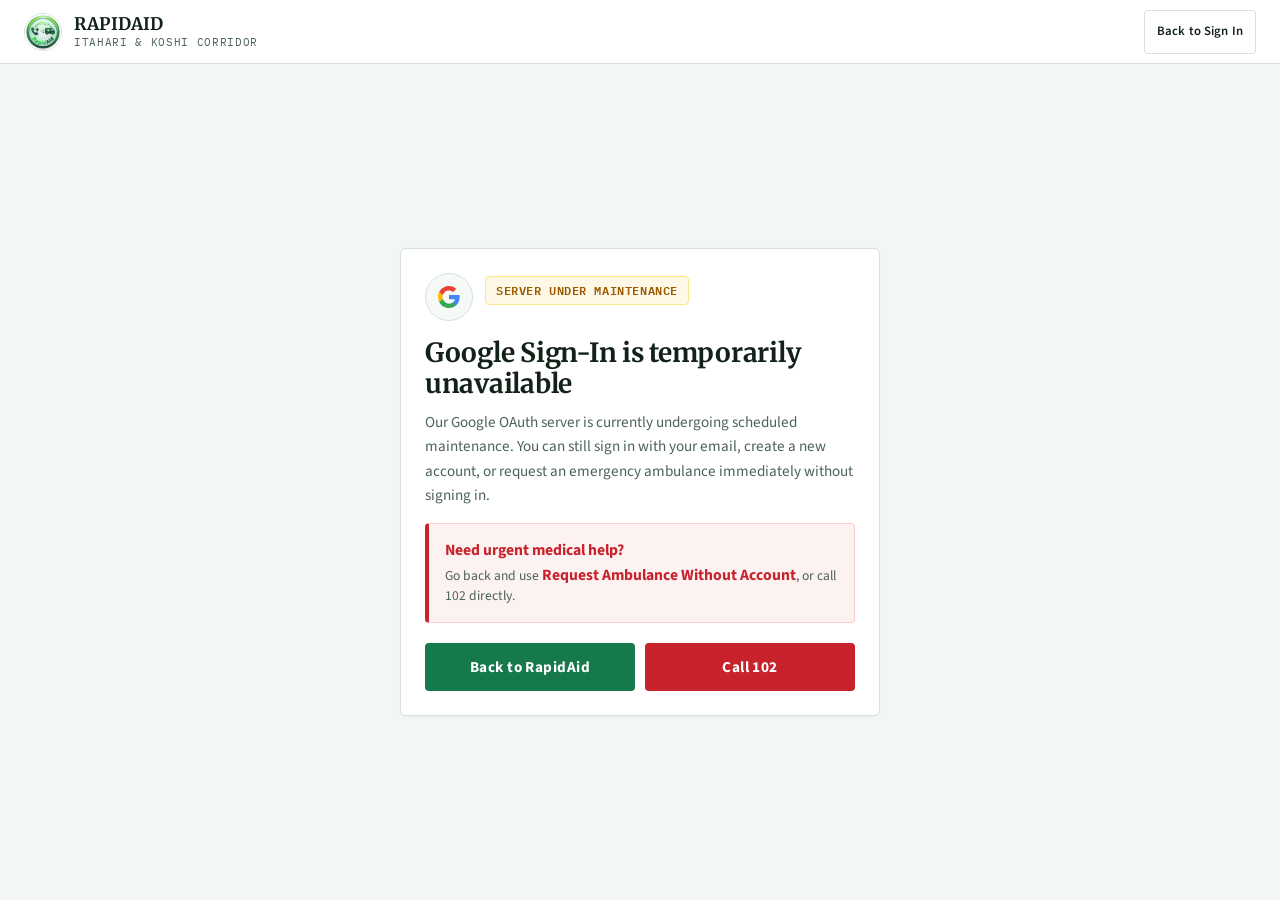
==== frontend/google-maintenance.html @ f30b88af "added a maintanance page" ====
<!DOCTYPE html>
<html lang="en">
<head>
  <meta charset="UTF-8" />
  <meta name="viewport" content="width=device-width, initial-scale=1.0" />
  <title>Google Sign-In Maintenance — RapidAid</title>
  <link rel="preconnect" href="https://fonts.googleapis.com" />
  <link rel="preconnect" href="https://fonts.gstatic.com" crossorigin />
  <link
    href="https://fonts.googleapis.com/css2?family=Merriweather:wght@400;700&family=Source+Sans+3:wght@400;500;600;700&family=IBM+Plex+Mono:wght@500;600&display=swap"
    rel="stylesheet"
  />
  <link rel="icon" type="image/jpeg" href="assets/logo.jpg" />
  <link rel="stylesheet" href="styles.css?v=18" />
  <style>
    .maint-shell {
      min-height: calc(100dvh - 64px);
      display: flex;
      align-items: center;
      justify-content: center;
      padding: 24px 16px;
    }
    .maint-card {
      max-width: 480px;
      width: 100%;
      text-align: left;
    }
    .maint-badges {
      display: flex;
      align-items: center;
      gap: 12px;
      margin-bottom: 16px;
    }
    .maint-google-badge {
      width: 48px;
      height: 48px;
      border-radius: 50%;
      border: 1px solid var(--border);
      background: var(--bg-elevated);
      display: flex;
      align-items: center;
      justify-content: center;
      flex: none;
    }
    .maint-google-badge svg {
      width: 24px;
      height: 24px;
    }
    .maint-status {
      display: inline-flex;
      align-items: center;
      gap: 6px;
      font-family: var(--font-mono);
      font-size: 0.72rem;
      font-weight: 600;
      letter-spacing: 0.05em;
      text-transform: uppercase;
      color: var(--amber);
      background: var(--amber-soft);
      border: 1px solid #fde68a;
      padding: 4px 10px;
      border-radius: 4px;
      margin-bottom: 12px;
    }
    :root[data-theme="dark"] .maint-status {
      border-color: rgba(245, 158, 11, 0.45);
      color: #fcd34d;
    }
    .maint-card h1 {
      font-size: clamp(1.35rem, 3vw, 1.65rem);
      margin-bottom: 10px;
    }
    .maint-card p {
      color: var(--text-muted);
      font-size: 0.95rem;
      line-height: 1.6;
      margin-bottom: 16px;
    }
    .maint-actions {
      display: flex;
      flex-wrap: wrap;
      gap: 10px;
      margin-top: 20px;
    }
    .maint-actions .btn {
      flex: 1 1 180px;
      text-decoration: none;
    }
  </style>
  <script>
    if (localStorage.getItem("rapidaid_theme") === "dark") {
      document.documentElement.dataset.theme = "dark";
    }
  </script>
</head>
<body>
  <header class="topbar">
    <a class="brand" href="index.html" style="text-decoration:none;">
      <div class="logo-wrap">
        <img src="assets/logo.jpg" alt="RapidAid Logo" class="brand-logo" />
      </div>
      <div>
        <span class="brand-title">RAPIDAID</span>
        <span class="brand-sub">Itahari &amp; Koshi Corridor</span>
      </div>
    </a>
    <div class="topbar-actions">
      <a href="index.html" class="btn btn-ghost btn-sm" style="text-decoration:none;">Back to Sign In</a>
    </div>
  </header>

  <main class="maint-shell">
    <section class="card maint-card">
      <div class="maint-badges">
        <div class="maint-google-badge" aria-hidden="true">
          <svg viewBox="0 0 24 24">
            <path fill="#4285F4" d="M22.56 12.25c0-.78-.07-1.53-.2-2.25H12v4.26h5.92a5.06 5.06 0 0 1-2.2 3.32v2.77h3.57c2.08-1.92 3.28-4.74 3.28-8.1z"/>
            <path fill="#34A853" d="M12 23c2.97 0 5.46-.98 7.28-2.66l-3.57-2.77c-.98.66-2.23 1.06-3.71 1.06-2.86 0-5.29-1.93-6.16-4.53H2.18v2.84C3.99 20.53 7.7 23 12 23z"/>
            <path fill="#FBBC05" d="M5.84 14.09c-.22-.66-.35-1.36-.35-2.09s.13-1.43.35-2.09V7.07H2.18C1.43 8.55 1 10.22 1 12s.43 3.45 1.18 4.93l2.85-2.22.81-.62z"/>
            <path fill="#EA4335" d="M12 5.38c1.62 0 3.06.56 4.21 1.64l3.15-3.15C17.45 2.09 14.97 1 12 1 7.7 1 3.99 3.47 2.18 7.07l3.66 2.84c.87-2.6 3.3-4.53 6.16-4.53z"/>
          </svg>
        </div>
        <span class="maint-status">Server Under Maintenance</span>
      </div>

      <h1>Google Sign-In is temporarily unavailable</h1>
      <p>
        Our Google OAuth server is currently undergoing scheduled maintenance. You can still sign in with your email, create a new account, or request an emergency ambulance immediately without signing in.
      </p>

      <div class="emergency-callout" style="margin-bottom:0;">
        <div class="emergency-callout-copy">
          <strong>Need urgent medical help?</strong>
          <span>Go back and use <strong>Request Ambulance Without Account</strong>, or call 102 directly.</span>
        </div>
      </div>

      <div class="maint-actions">
        <a href="index.html" class="btn btn-primary btn-lg">Back to RapidAid</a>
        <a href="tel:102" class="btn btn-danger btn-lg">Call 102</a>
      </div>
    </section>
  </main>
</body>
</html>
---- frontend/styles.css ----
/* RapidAid Itahari — styles.css v12
   Light Healthcare Green theme: clean white header, airy sage-tinted canvas,
   crisp 1px-bordered cards, Merriweather display, Source Sans 3 body, IBM Plex Mono data
   ================================================================ */

/* ── Variables ─────────────────────────────────────────────────── */
:root {
  --bg-main: #f3f7f4;
  --bg-card: #ffffff;
  --bg-elevated: #f6faf7;
  --bg-hover: #eaf2ed;
  --border: #d5e2da;
  --border-strong: #9cb8a7;
  --text-main: #132219;
  --text-muted: #4b6355;

  --accent: #16794c;
  --accent-hover: #115e3b;
  --accent-soft: #e6f4ec;

  --red: #c8232c;
  --red-hover: #a61b23;
  --red-soft: #fdf2f2;
  --amber: #9a5a00;
  --amber-soft: #fff8e6;
  --green: #16794c;
  --green-deep: #115e3b;
  --green-soft: #16794c;
  --green-bg: #e6f4ec;
  --slate: #64748b;

  --font-display: "Merriweather", Georgia, "Times New Roman", serif;
  --font-sans: "Source Sans 3", "Source Sans Pro", -apple-system, BlinkMacSystemFont, sans-serif;
  --font-mono: "IBM Plex Mono", ui-monospace, SFMono-Regular, Menlo, Consolas, monospace;
  --ease: cubic-bezier(0.2, 0, 0, 1);
}

:root[data-theme="dark"] {
  --bg-main: #0b1410;
  --bg-card: #111c16;
  --bg-elevated: #18261f;
  --bg-hover: #21342a;
  --border: #2a4034;
  --border-strong: #3e5e4d;
  --text-main: #f1f7f4;
  --text-muted: #9ab3a5;

  --accent: #34c77b;
  --accent-hover: #26a865;
  --accent-soft: rgba(52, 199, 123, 0.14);

  --red: #ef4444;
  --red-hover: #dc2626;
  --red-soft: rgba(239, 68, 68, 0.16);
  --amber: #f59e0b;
  --amber-soft: rgba(245, 158, 11, 0.16);
  --green: #34c77b;
  --green-deep: #26a865;
  --green-soft: #6ee7b7;
  --green-bg: rgba(52, 199, 123, 0.14);
}

/* ── Dark-mode semantic overrides ──────────────────────────────── */
:root[data-theme="dark"] .user-chip.chip-dispatcher,
:root[data-theme="dark"] .step-item.active,
:root[data-theme="dark"] .status-VERIFIED,
:root[data-theme="dark"] .status-EN_ROUTE {
  border-color: rgba(52, 199, 123, 0.45);
  color: #6ee7b7;
}

:root[data-theme="dark"] .conn-online,
:root[data-theme="dark"] .sev-tag-STANDARD,
:root[data-theme="dark"] .status-ARRIVED {
  border-color: rgba(34, 197, 94, 0.45);
  color: #86efac;
}

:root[data-theme="dark"] .conn-offline,
:root[data-theme="dark"] .emergency-callout,
:root[data-theme="dark"] .error-banner,
:root[data-theme="dark"] .sev-tag-CRITICAL,
:root[data-theme="dark"] .dup-tag {
  border-color: rgba(239, 68, 68, 0.45);
}

:root[data-theme="dark"] .error-banner,
:root[data-theme="dark"] .conn-offline,
:root[data-theme="dark"] .sev-tag-CRITICAL,
:root[data-theme="dark"] .dup-tag {
  color: #fca5a5;
}

:root[data-theme="dark"] .conn-checking,
:root[data-theme="dark"] .offline-banner,
:root[data-theme="dark"] .sev-tag-URGENT,
:root[data-theme="dark"] .status-PENDING {
  border-color: rgba(245, 158, 11, 0.45);
  color: #fcd34d;
}

:root[data-theme="dark"] .offline-banner code {
  background: var(--bg-card);
  border-color: rgba(245, 158, 11, 0.45);
  color: #fde68a;
}

:root[data-theme="dark"] .inc-open,
:root[data-theme="dark"] .phone-link,
:root[data-theme="dark"] .pw-toggle,
:root[data-theme="dark"] .preset-chip:hover {
  color: #6ee7b7;
}

/* ── Reset & base ───────────────────────────────────────────────── */
*,
*::before,
*::after {
  box-sizing: border-box;
  margin: 0;
  padding: 0;
}

html {
  scroll-behavior: smooth;
  overflow-x: clip;
}

body {
  overflow-x: clip;
  font-family: var(--font-sans);
  font-weight: 400;
  font-size: 16px;
  background-color: var(--bg-main);
  color: var(--text-main);
  line-height: 1.6;
  min-height: 100vh;
  -webkit-font-smoothing: antialiased;
  transition: background-color 180ms var(--ease), color 180ms var(--ease);
  user-select: text;
  -webkit-user-select: text;
  cursor: default;
}

/* ── Text selection & cursors ───────────────────────────────────── */
.card,
.auth-card,
.detail-card,
.view-detail,
.queue-list,
.inc-card,
.stats-bar,
.tracker-meta,
.eta-box,
.report,
.muted,
.big-line,
.hospital-row,
.offline-banner,
.error-banner,
.emergency-callout,
.unit-mini-card,
.fleet-strip {
  user-select: text;
  -webkit-user-select: text;
}

p, h1, h2, h3, h4, h5,
.report,
.big-line,
.muted,
.tracker-meta,
.tracker-meta span,
.tracker-meta strong,
.eta-value,
.unit-value,
.inc-patient,
.inc-sub,
.hospital-info strong,
.hospital-info span {
  cursor: text;
}

/* inputs / selects / textareas keep their own cursors */
input, textarea { cursor: text; }
select { cursor: pointer; }

/* buttons keep pointer and prevent accidental label selection on click */
.btn, button, [role="tab"], [role="button"] {
  cursor: pointer;
  user-select: none;
  -webkit-user-select: none;
}

h1,
h2,
h3,
h4,
.brand-title {
  font-family: var(--font-display);
  font-weight: 700;
  line-height: 1.2;
  letter-spacing: -0.01em;
}

.hidden {
  display: none !important;
}

.container {
  max-width: 1040px;
  margin: 0 auto;
  padding: 24px 16px;
}

:focus-visible {
  outline: 2px solid var(--accent);
  outline-offset: 2px;
}

/* ── Topbar ─────────────────────────────────────────────────────── */
.topbar {
  display: flex;
  justify-content: space-between;
  align-items: center;
  gap: 16px;
  padding: 0 24px;
  min-height: 64px;
  background: var(--bg-card);
  border-bottom: 1px solid var(--border);
  position: sticky;
  top: 0;
  z-index: 40;
  transition: background-color 180ms var(--ease), border-color 180ms var(--ease);
}

:root[data-theme="dark"] .topbar {
  background: var(--bg-card);
  border-bottom: 1px solid var(--border);
}

.brand {
  display: flex;
  align-items: center;
  gap: 12px;
  min-height: 44px;
  cursor: pointer;
}

.logo-wrap {
  width: 38px;
  height: 38px;
  border-radius: 50%;
  overflow: hidden;
  background: #ffffff;
  border: 1px solid var(--border);
  display: flex;
  align-items: center;
  justify-content: center;
  flex: none;
}

.brand-logo {
  width: 100%;
  height: 100%;
  object-fit: cover;
  transform: scale(1.16);
}

.logo-fallback {
  font-size: 1.25rem;
  font-weight: 700;
  color: var(--red);
  width: 100%;
  height: 100%;
  align-items: center;
  justify-content: center;
}

.brand-title {
  display: block;
  font-family: var(--font-display);
  font-weight: 700;
  letter-spacing: 0.01em;
  font-size: 1.08rem;
  color: var(--text-main);
}

.brand-sub {
  display: block;
  font-size: 0.7rem;
  line-height: 1.3;
  color: var(--text-muted);
  letter-spacing: 0.06em;
  text-transform: uppercase;
  font-family: var(--font-mono);
}

.topbar-actions {
  display: flex;
  align-items: center;
  gap: 8px;
  flex-wrap: wrap;
}

.topbar-actions .btn-ghost {
  color: var(--text-main);
  border-color: var(--border);
  background: var(--bg-card);
}

.topbar-actions .btn-ghost:hover:not(:disabled) {
  color: var(--accent);
  background: var(--accent-soft);
  border-color: var(--accent);
}

/* ── User chip & conn pill ──────────────────────────────────────── */
.user-chip {
  display: inline-flex;
  align-items: center;
  gap: 8px;
  min-height: 36px;
  padding: 4px 10px;
  border-radius: 4px;
  font-size: 0.78rem;
  font-weight: 600;
  background: var(--bg-elevated);
  border: 1px solid var(--border);
  color: var(--text-main);
  max-width: 180px;
  overflow: hidden;
  text-overflow: ellipsis;
  white-space: nowrap;
}

.user-chip.chip-dispatcher {
  color: var(--accent);
  background: var(--accent-soft);
  border-color: #b7dfc8;
}

:root[data-theme="dark"] .user-chip {
  background: var(--bg-elevated);
  border-color: var(--border);
  color: var(--text-main);
}

.avatar {
  width: 20px;
  height: 20px;
  border-radius: 50%;
  object-fit: cover;
  background: var(--bg-card);
  flex: none;
}

.conn-pill {
  display: inline-flex;
  align-items: center;
  gap: 6px;
  min-height: 36px;
  font-family: var(--font-mono);
  font-size: 0.75rem;
  font-weight: 600;
  padding: 4px 10px;
  border-radius: 4px;
  border: 1px solid var(--border);
  background: var(--bg-elevated);
  color: var(--text-muted);
}

.conn-pill::before {
  content: "";
  width: 6px;
  height: 6px;
  border-radius: 50%;
  background: currentColor;
  flex: none;
}

.conn-online   { color: var(--green); border-color: #b7dfc8; background: var(--green-bg); }
.conn-offline  { color: var(--red); border-color: #fecaca; background: var(--red-soft); }
.conn-checking { color: var(--amber); border-color: #fde68a; background: var(--amber-soft); }

:root[data-theme="dark"] .conn-pill {
  border-color: var(--border);
  background: var(--bg-elevated);
  color: var(--text-muted);
}
:root[data-theme="dark"] .conn-online   { color: #6ee7b7; border-color: rgba(52, 199, 123, 0.45); background: rgba(52, 199, 123, 0.14); }
:root[data-theme="dark"] .conn-offline  { color: #fca5a5; border-color: rgba(239, 68, 68, 0.45); background: rgba(239, 68, 68, 0.14); }
:root[data-theme="dark"] .conn-checking { color: #fcd34d; border-color: rgba(245, 158, 11, 0.45); background: rgba(245, 158, 11, 0.14); }

/* ── Buttons — 44px min hit target ─────────────────────────────── */
.btn {
  display: inline-flex;
  align-items: center;
  justify-content: center;
  gap: 8px;
  min-height: 44px;
  min-width: 44px;
  font-family: var(--font-sans);
  font-weight: 600;
  font-size: 0.875rem;
  line-height: 1.2;
  padding: 10px 16px;
  border-radius: 4px;
  border: 1px solid transparent;
  cursor: pointer;
  transition: background-color 140ms var(--ease), border-color 140ms var(--ease),
    color 140ms var(--ease), opacity 140ms var(--ease), box-shadow 140ms var(--ease);
  color: var(--text-main);
  letter-spacing: 0.01em;
}

.btn:hover:not(:disabled) {
  box-shadow: 0 2px 6px rgba(0, 0, 0, 0.12);
}

.btn:active:not(:disabled) {
  box-shadow: none;
}

.btn:disabled {
  opacity: 0.48;
  cursor: not-allowed;
}

.btn-sm {
  min-height: 44px;
  padding: 8px 12px;
  font-size: 0.8rem;
}

.btn-lg {
  min-height: 48px;
  padding: 12px 20px;
  font-size: 0.95rem;
  font-weight: 700;
  letter-spacing: 0.03em;
}

.full-width {
  width: 100%;
}

.btn-danger {
  background: var(--red);
  color: #ffffff;
  font-weight: 700;
  letter-spacing: 0.03em;
  border-radius: 4px;
}

.btn-danger:hover:not(:disabled) {
  background: var(--red-hover);
}

.btn-primary {
  background: var(--accent);
  color: #ffffff;
  font-weight: 700;
  letter-spacing: 0.03em;
  border-radius: 4px;
}

.btn-primary:hover:not(:disabled) {
  background: var(--accent-hover);
}

.btn-secondary {
  background: var(--bg-card);
  border-color: var(--border);
  color: var(--text-main);
  border-radius: 4px;
}

.btn-secondary:hover:not(:disabled) {
  background: var(--bg-hover);
  border-color: var(--border-strong);
}

.btn-ghost {
  background: transparent;
  border-color: var(--border);
  color: var(--text-muted);
  border-radius: 4px;
}

.btn-ghost:hover:not(:disabled) {
  color: var(--text-main);
  border-color: var(--border-strong);
  background: var(--bg-elevated);
}

/* ── Auth Screen ────────────────────────────────────────────────── */
.auth-shell {
  display: grid;
  grid-template-columns: 1.1fr 0.9fr;
  gap: 32px;
  align-items: center;
  padding: 16px 0 32px;
}

.eyebrow {
  display: block;
  font-family: var(--font-mono);
  font-size: 0.72rem;
  font-weight: 600;
  letter-spacing: 0.06em;
  text-transform: uppercase;
  color: var(--accent);
  margin-bottom: 8px;
}

.auth-art h1 {
  font-family: var(--font-display);
  font-size: clamp(1.9rem, 3.6vw, 2.5rem);
  line-height: 1.18;
  letter-spacing: -0.02em;
  font-weight: 700;
  margin-bottom: 16px;
}

.hero-desc {
  color: var(--text-muted);
  max-width: 50ch;
  font-size: 0.96rem;
  line-height: 1.6;
  margin-bottom: 24px;
}

.emergency-callout {
  background: var(--red-soft);
  border: 1px solid #fecaca;
  border-left: 4px solid var(--red);
  border-radius: 4px;
  padding: 16px;
  margin-bottom: 24px;
  display: grid;
  gap: 12px;
}

.emergency-callout-copy {
  display: grid;
  gap: 4px;
}

.emergency-callout-copy strong {
  font-size: 0.98rem;
  font-weight: 700;
  line-height: 1.3;
  color: var(--red);
}

.emergency-callout-copy span {
  font-size: 0.85rem;
  line-height: 1.5;
  color: var(--text-muted);
}

.hero-art {
  display: block;
  width: 100%;
  max-width: 520px;
  border-radius: 4px;
  border: 1px solid var(--border);
  background: #0f172a;
}

.auth-card {
  background: var(--bg-card);
  border: 1px solid var(--border);
  border-radius: 6px;
  padding: 28px 24px 24px;
  box-shadow: 0 1px 3px rgba(15, 35, 24, 0.05);
  transition: background-color 180ms var(--ease), border-color 180ms var(--ease);
}

.auth-logo {
  width: 56px;
  height: 56px;
  border-radius: 50%;
  object-fit: cover;
  display: block;
  margin-bottom: 16px;
  border: 2px solid var(--border);
  background: #ffffff;
}

.auth-card h2 {
  font-size: 1.25rem;
  font-weight: 700;
  line-height: 1.2;
  letter-spacing: -0.01em;
  margin-bottom: 8px;
}

.auth-sub {
  color: var(--text-muted);
  font-size: 0.86rem;
  line-height: 1.5;
  margin-bottom: 16px;
}

/* ── Tabs ───────────────────────────────────────────────────────── */
.tabs {
  display: grid;
  grid-template-columns: 1fr 1fr;
  gap: 2px;
  padding: 3px;
  margin-bottom: 20px;
  background: var(--bg-elevated);
  border: 1px solid var(--border);
  border-radius: 4px;
}

.tab {
  min-height: 44px;
  padding: 8px 12px;
  border: 1px solid transparent;
  border-radius: 3px;
  background: transparent;
  color: var(--text-muted);
  font: inherit;
  font-size: 0.85rem;
  font-weight: 600;
  cursor: pointer;
  transition: background-color 140ms var(--ease), color 140ms var(--ease),
    border-color 140ms var(--ease);
}

.tab:hover:not(.active) {
  color: var(--text-main);
}

.tab.active {
  background: var(--bg-card);
  color: var(--accent);
  border-color: var(--border);
  border-bottom: 2px solid var(--accent);
  box-shadow: 0 1px 2px rgba(15, 35, 24, 0.05);
}

.auth-divider {
  display: flex;
  align-items: center;
  gap: 12px;
  margin: 16px 0;
  color: var(--text-muted);
  font-size: 0.8rem;
  font-weight: 600;
  text-transform: uppercase;
  letter-spacing: 0.06em;
}

.auth-divider::before,
.auth-divider::after {
  content: "";
  flex: 1;
  height: 1px;
  background: var(--border);
}

.btn-google {
  background: var(--bg-card);
  border: 1px solid var(--border);
  color: var(--text-main);
  font-weight: 600;
}

.btn-google:hover:not(:disabled) {
  background: var(--bg-elevated);
  border-color: var(--border-strong);
}

.google-ico {
  width: 18px;
  height: 18px;
  flex: none;
}

/* ── Offline / Error banners ────────────────────────────────────── */
.offline-banner {
  margin-bottom: 16px;
  padding: 12px 16px;
  border-radius: 4px;
  font-size: 0.84rem;
  line-height: 1.5;
  background: var(--amber-soft);
  border: 1px solid #fde68a;
  border-left: 4px solid var(--amber);
  color: #78350f;
}

.offline-banner code {
  font-family: var(--font-mono);
  background: #ffffff;
  border: 1px solid #fde68a;
  padding: 2px 6px;
  border-radius: 3px;
}

.offline-tel {
  display: inline-block;
  margin-left: 6px;
  font-weight: 700;
  color: var(--red);
  text-decoration: underline;
}

.error-banner {
  background: var(--red-soft);
  border: 1px solid #fecaca;
  border-left: 4px solid var(--red);
  color: #991b1b;
  padding: 12px 16px;
  border-radius: 4px;
  font-size: 0.85rem;
  line-height: 1.5;
  margin-bottom: 16px;
}

/* ── Cards & Forms ──────────────────────────────────────────────── */
.card {
  background: var(--bg-card);
  border: 1px solid var(--border);
  border-radius: 6px;
  padding: 24px;
  box-shadow: 0 1px 3px rgba(15, 35, 24, 0.04);
  transition: background-color 180ms var(--ease), border-color 180ms var(--ease);
}

.tracker-card {
  border-top: 3px solid var(--red);
}

.card-header-row {
  display: flex;
  justify-content: space-between;
  align-items: flex-start;
  flex-wrap: wrap;
  gap: 16px;
  margin-bottom: 24px;
  padding-bottom: 16px;
  border-bottom: 2px solid var(--border);
}

.card-header-row h2 {
  font-size: 1.35rem;
  font-weight: 700;
  line-height: 1.2;
  letter-spacing: -0.01em;
}

.toggle-chip {
  display: inline-flex;
  align-items: center;
  gap: 8px;
  min-height: 44px;
  font-size: 0.8rem;
  font-weight: 500;
  color: var(--text-main);
  background: var(--bg-elevated);
  border: 1px solid var(--border);
  padding: 8px 12px;
  border-radius: 4px;
  cursor: pointer;
  transition: border-color 140ms var(--ease), background-color 140ms var(--ease);
}

.toggle-chip:hover {
  border-color: var(--border-strong);
  background: var(--bg-hover);
}

.form-grid-2 {
  display: grid;
  grid-template-columns: repeat(auto-fit, minmax(220px, 1fr));
  gap: 16px;
}

.form-group {
  margin-bottom: 16px;
}

.form-group label {
  display: block;
  font-size: 0.83rem;
  font-weight: 700;
  line-height: 1.3;
  margin-bottom: 6px;
  color: var(--text-main);
  letter-spacing: 0.01em;
}

.preset-row {
  display: flex;
  flex-wrap: wrap;
  gap: 8px;
  margin-bottom: 8px;
}

.preset-chip {
  min-height: 44px;
  padding: 8px 12px;
  border-radius: 4px;
  border: 1px solid var(--border);
  background: var(--bg-elevated);
  color: var(--text-main);
  font-family: var(--font-sans);
  font-size: 0.8rem;
  font-weight: 600;
  cursor: pointer;
  transition: background-color 140ms var(--ease), border-color 140ms var(--ease),
    color 140ms var(--ease);
}

.preset-chip:hover {
  background: var(--accent-soft);
  border-color: var(--accent);
  color: var(--accent);
}

/* ── Inputs ─────────────────────────────────────────────────────── */
input[type="text"],
input[type="email"],
input[type="tel"],
input[type="password"],
input[type="search"],
input[type="number"],
textarea,
select {
  width: 100%;
  min-height: 44px;
  padding: 10px 12px;
  background: var(--bg-card);
  border: 1px solid var(--border);
  border-radius: 4px;
  color: var(--text-main);
  font-family: var(--font-sans);
  font-weight: 400;
  font-size: 0.92rem;
  line-height: 1.5;
  cursor: text;
  transition: border-color 140ms var(--ease), box-shadow 140ms var(--ease);
}

select { cursor: pointer; }

textarea {
  display: block;
  min-height: 104px;
  resize: vertical;
  line-height: 1.5;
}

input::placeholder,
textarea::placeholder {
  color: var(--text-muted);
  opacity: 1;
}

input:hover:not(:focus),
textarea:hover:not(:focus),
select:hover:not(:focus) {
  border-color: var(--border-strong);
}

input:focus,
textarea:focus,
select:focus {
  outline: none;
  border-color: var(--accent);
  box-shadow: 0 0 0 3px rgba(26, 107, 60, 0.16);
}

input[type="file"] {
  width: 100%;
  min-height: 44px;
  padding: 8px 12px;
  background: var(--bg-elevated);
  border: 1px solid var(--border);
  border-radius: 4px;
  color: var(--text-muted);
  font-family: var(--font-sans);
  font-size: 0.84rem;
}

input[type="file"]::file-selector-button {
  margin-right: 12px;
  padding: 6px 12px;
  border: 1px solid var(--border);
  border-radius: 3px;
  background: var(--bg-card);
  color: var(--text-main);
  font-weight: 600;
  cursor: pointer;
}

select option {
  background: var(--bg-card);
  color: var(--text-main);
}

.pw-wrap {
  position: relative;
}

.pw-wrap input {
  padding-right: 64px;
}

.pw-toggle {
  position: absolute;
  right: 4px;
  top: 50%;
  transform: translateY(-50%);
  min-height: 44px;
  min-width: 44px;
  padding: 0 8px;
  border: 0;
  background: transparent;
  color: var(--accent);
  font-family: var(--font-sans);
  font-size: 0.8rem;
  font-weight: 600;
  cursor: pointer;
}

/* ── Location & Maps ────────────────────────────────────────────── */
.location-header {
  display: flex;
  justify-content: space-between;
  align-items: center;
  flex-wrap: wrap;
  gap: 8px;
  margin-bottom: 8px;
}

.coord-badge {
  font-family: var(--font-mono);
  font-variant-numeric: tabular-nums;
  font-size: 0.78rem;
  background: var(--bg-elevated);
  border: 1px solid var(--border);
  padding: 4px 8px;
  border-radius: 4px;
  color: var(--text-main);
}

.map-box {
  height: 320px;
  width: 100%;
  border-radius: 6px;
  border: 1px solid var(--border);
  margin-top: 8px;
  z-index: 1;
}

.map-box-sm {
  height: 300px;
  width: 100%;
  border-radius: 6px;
  border: 1px solid var(--border);
  margin: 16px 0;
  z-index: 1;
}

.hint-text {
  display: block;
  margin-top: 8px;
  font-size: 0.8rem;
  line-height: 1.5;
  color: var(--text-muted);
}

/* ── Landmark row ───────────────────────────────────────────────── */
.landmark-row {
  margin-top: 8px;
  margin-bottom: 0;
}

/* ── Customer Live Tracker ──────────────────────────────────────── */
.tracker-header {
  display: flex;
  justify-content: space-between;
  align-items: center;
  gap: 16px;
  margin-bottom: 16px;
}

.tracker-header h2 {
  font-family: var(--font-mono);
  font-variant-numeric: tabular-nums;
  font-size: 1.35rem;
  font-weight: 600;
  line-height: 1.2;
}

.eta-box {
  display: grid;
  grid-template-columns: 1fr 1fr;
  gap: 16px;
  background: var(--bg-elevated);
  border: 1px solid var(--border);
  border-radius: 4px;
  padding: 16px;
  margin-bottom: 16px;
}

.eta-unit {
  padding-left: 16px;
  border-left: 1px solid var(--border);
}

.eta-label {
  display: block;
  font-family: var(--font-mono);
  font-size: 0.72rem;
  font-weight: 600;
  letter-spacing: 0.05em;
  color: var(--text-muted);
}

.eta-value {
  font-family: var(--font-mono);
  font-variant-numeric: tabular-nums;
  font-size: 1.35rem;
  font-weight: 600;
  line-height: 1.2;
  color: var(--red);
  margin-top: 4px;
}

.unit-value {
  font-family: var(--font-display);
  font-size: 1rem;
  font-weight: 600;
  line-height: 1.3;
  color: var(--text-main);
  margin-top: 4px;
}

.progress-steps {
  display: grid;
  grid-template-columns: repeat(4, 1fr);
  gap: 8px;
  margin-bottom: 16px;
}

.step-item {
  text-align: center;
  font-size: 0.78rem;
  font-weight: 600;
  padding: 8px 6px;
  border-radius: 3px;
  background: var(--bg-elevated);
  color: var(--text-muted);
  border: 1px solid var(--border);
  border-top: 3px solid var(--border);
}

.step-item.active {
  background: var(--accent-soft);
  border-color: #b7dfc8;
  border-top-color: var(--accent);
  color: var(--accent);
}

.tracker-meta {
  font-size: 0.88rem;
  line-height: 1.5;
  color: var(--text-muted);
  display: grid;
  gap: 8px;
}

.tracker-meta strong {
  color: var(--text-main);
  font-weight: 600;
}

.tracker-actions {
  display: flex;
  justify-content: flex-end;
  gap: 12px;
  flex-wrap: wrap;
  margin-top: 16px;
}

.queue-search-wrap {
  padding: 8px 12px 0;
  background: var(--bg-elevated);
}

/* ── Dispatcher Workspace ───────────────────────────────────────── */
.workspace {
  display: flex;
  flex-direction: column;
  height: calc(100vh - 64px);
}

.stats-bar {
  display: flex;
  justify-content: space-between;
  align-items: center;
  flex-wrap: wrap;
  gap: 16px;
  padding: 8px 16px;
  background: var(--bg-card);
  border-bottom: 2px solid var(--border);
}

.stat-pills {
  display: flex;
  gap: 8px;
  flex-wrap: wrap;
}

.stat-box {
  display: flex;
  align-items: baseline;
  gap: 8px;
  background: var(--bg-elevated);
  border: 1px solid var(--border);
  border-radius: 4px;
  padding: 8px 12px;
}

.stat-num {
  font-family: var(--font-mono);
  font-variant-numeric: tabular-nums;
  font-size: 1.05rem;
  font-weight: 600;
}

.stat-lbl {
  font-size: 0.75rem;
  font-weight: 500;
  color: var(--text-muted);
}

.text-green { color: var(--green); }
.text-amber { color: var(--amber); }
.text-red   { color: var(--red); }

.command-grid {
  display: grid;
  grid-template-columns: 390px 1fr;
  flex: 1;
  min-height: 0;
  overflow: hidden;
}

/* ── Queue Panel ────────────────────────────────────────────────── */
.queue-panel {
  background: var(--bg-card);
  border-right: 1px solid var(--border);
  display: flex;
  flex-direction: column;
  min-height: 0;
  overflow: hidden;
}

.panel-header {
  display: flex;
  justify-content: space-between;
  align-items: center;
  padding: 12px 16px;
  border-bottom: 2px solid var(--border);
  background: var(--bg-card);
}

.panel-header h3 {
  font-size: 0.95rem;
  font-weight: 700;
  line-height: 1.2;
  font-family: var(--font-display);
}

.count-badge {
  font-family: var(--font-mono);
  font-variant-numeric: tabular-nums;
  background: var(--bg-elevated);
  border: 1px solid var(--border);
  padding: 2px 8px;
  border-radius: 4px;
  font-size: 0.78rem;
  font-weight: 600;
}

.queue-filters {
  display: flex;
  gap: 6px;
  padding: 8px 12px;
  border-bottom: 1px solid var(--border);
  background: var(--bg-elevated);
  overflow-x: auto;
}

.filter-pill {
  min-height: 36px;
  min-width: 44px;
  padding: 6px 12px;
  border-radius: 4px;
  border: 1px solid var(--border);
  background: var(--bg-card);
  color: var(--text-muted);
  font-family: var(--font-sans);
  font-size: 0.78rem;
  font-weight: 600;
  cursor: pointer;
  white-space: nowrap;
  transition: background-color 140ms var(--ease), color 140ms var(--ease),
    border-color 140ms var(--ease);
}

.filter-pill:hover {
  color: var(--text-main);
  border-color: var(--border-strong);
}

.filter-pill.active {
  background: var(--accent);
  border-color: var(--accent);
  color: #ffffff;
}

.queue-list {
  padding: 12px;
  overflow-y: auto;
  scroll-behavior: smooth;
  display: flex;
  flex-direction: column;
  gap: 8px;
  flex: 1;
  scrollbar-width: thin;
  scrollbar-color: var(--border-strong) transparent;
}

.empty-state {
  text-align: center;
  color: var(--text-muted);
  font-size: 0.86rem;
  line-height: 1.5;
  padding: 32px 16px;
}

/* ── Incident Card ──────────────────────────────────────────────── */
.inc-card {
  background: var(--bg-card);
  border: 1px solid var(--border);
  border-left: 4px solid var(--slate);
  border-radius: 4px;
  padding: 12px 16px;
  display: flex;
  flex-direction: column;
  gap: 8px;
  cursor: pointer;
  transition: background-color 140ms var(--ease), border-color 140ms var(--ease),
    box-shadow 140ms var(--ease);
}

.inc-card:hover {
  background: var(--bg-elevated);
  border-color: var(--border-strong);
  box-shadow: 0 2px 6px rgba(15, 35, 24, 0.06);
}

.inc-card.sev-border-CRITICAL { border-left-color: var(--red); }
.inc-card.sev-border-URGENT   { border-left-color: var(--amber); }
.inc-card.sev-border-STANDARD { border-left-color: var(--green); }

.inc-card.is-resolved {
  background: var(--bg-elevated);
  color: var(--text-muted);
}

.inc-card.is-selected {
  border-color: var(--accent);
  background: var(--accent-soft);
}

.inc-top {
  display: flex;
  justify-content: space-between;
  align-items: center;
  gap: 8px;
  flex-wrap: wrap;
}

.sev-tag,
.status-pill,
.dup-tag {
  font-family: var(--font-mono);
  font-size: 0.68rem;
  font-weight: 600;
  padding: 2px 8px;
  border-radius: 4px;
  letter-spacing: 0.03em;
  border: 1px solid transparent;
}

.sev-tag-CRITICAL  { background: var(--red-soft);   border-color: #fecaca; color: var(--red); }
.sev-tag-URGENT    { background: var(--amber-soft);  border-color: #fde68a; color: var(--amber); }
.sev-tag-STANDARD  { background: var(--green-bg);    border-color: #bbf7d0; color: var(--green); }

.status-PENDING    { background: var(--amber-soft);  border-color: #fde68a; color: var(--amber); }
.status-VERIFIED   { background: var(--accent-soft); border-color: #b7dfc8; color: var(--accent); }
.status-EN_ROUTE   { background: var(--accent-soft); border-color: #b7dfc8; color: var(--accent); }
.status-ARRIVED    { background: var(--green-bg);    border-color: #bbf7d0; color: var(--green); }
.status-FALSE_ALARM { background: var(--bg-elevated); border-color: var(--border); color: var(--text-muted); }

.dup-tag {
  background: var(--red-soft);
  border-color: #fecaca;
  color: var(--red);
}

.inc-patient {
  font-weight: 600;
  font-size: 0.9rem;
  line-height: 1.3;
  color: var(--text-main);
}

.inc-sub {
  font-size: 0.8rem;
  line-height: 1.45;
  color: var(--text-muted);
}

.inc-open {
  font-size: 0.78rem;
  font-weight: 600;
  color: var(--accent);
}

/* ── Right Fleet Map Panel ──────────────────────────────────────── */
.map-panel {
  display: flex;
  flex-direction: column;
  min-height: 0;
  overflow: hidden;
  position: relative;
}

.view-bar {
  display: flex;
  align-items: center;
  justify-content: space-between;
  gap: 16px;
  flex-wrap: wrap;
  padding: 8px 16px;
  background: var(--bg-card);
  border-bottom: 2px solid var(--border);
}

.view-tabs {
  display: inline-flex;
  gap: 4px;
  padding: 3px;
  background: var(--bg-elevated);
  border: 1px solid var(--border);
  border-radius: 4px;
}

.view-tab {
  min-height: 44px;
  padding: 8px 16px;
  border: 1px solid transparent;
  border-radius: 3px;
  background: transparent;
  color: var(--text-muted);
  font: inherit;
  font-weight: 600;
  font-size: 0.84rem;
  cursor: pointer;
  transition: background-color 140ms var(--ease), color 140ms var(--ease);
}

.view-tab:hover:not(:disabled):not(.active) {
  color: var(--text-main);
}

.view-tab.active {
  background: var(--bg-card);
  color: var(--accent);
  border-color: var(--border);
  border-bottom: 2px solid var(--accent);
  box-shadow: 0 1px 2px rgba(15, 35, 24, 0.05);
}

.view-tab:disabled {
  opacity: 0.45;
  cursor: not-allowed;
}

.view-pane {
  flex: 1 1 0;
  min-height: 0;
}

.view-map {
  display: flex;
  width: 100%;
  height: 100%;
}

.dispatcher-map-box {
  height: 100%;
  width: 100%;
  min-height: 320px;
  z-index: 1;
}

.view-detail {
  overflow-y: auto;
  scroll-behavior: smooth;
  padding: 24px;
  scrollbar-width: thin;
  scrollbar-color: var(--border-strong) transparent;
}

/* ── Detail view ────────────────────────────────────────────────── */
.detail-head {
  display: flex;
  justify-content: space-between;
  align-items: flex-start;
  gap: 16px;
  margin-bottom: 16px;
  flex-wrap: wrap;
}

.detail-head h2 {
  font-family: var(--font-mono);
  font-variant-numeric: tabular-nums;
  font-size: 1.45rem;
  font-weight: 600;
  line-height: 1.2;
  letter-spacing: -0.01em;
}

.detail-badges {
  display: flex;
  gap: 8px;
  flex-wrap: wrap;
  margin-top: 8px;
}

.detail-grid {
  display: grid;
  grid-template-columns: repeat(auto-fit, minmax(250px, 1fr));
  gap: 16px;
}

.detail-card {
  background: var(--bg-card);
  border: 1px solid var(--border);
  border-radius: 6px;
  padding: 16px;
}

.detail-card.wide {
  grid-column: 1 / -1;
}

.detail-card h4 {
  font-family: var(--font-mono);
  font-size: 0.72rem;
  font-weight: 600;
  line-height: 1.2;
  letter-spacing: 0.05em;
  text-transform: uppercase;
  color: var(--text-muted);
  margin-bottom: 8px;
}

.big-line {
  font-size: 1.05rem;
  font-weight: 600;
  line-height: 1.3;
}

.muted {
  color: var(--text-muted);
  font-size: 0.82rem;
  line-height: 1.5;
}

.report {
  white-space: pre-wrap;
  font-size: 0.94rem;
  line-height: 1.5;
}

.phone-link {
  display: inline-flex;
  align-items: center;
  min-height: 44px;
  font-family: var(--font-mono);
  font-variant-numeric: tabular-nums;
  font-size: 0.96rem;
  font-weight: 600;
  color: var(--accent);
  text-decoration: none;
}

.phone-link:hover {
  text-decoration: underline;
}

.eta-row {
  display: flex;
  align-items: baseline;
  gap: 12px;
  margin: 8px 0;
}

.eta-big {
  font-family: var(--font-mono);
  font-variant-numeric: tabular-nums;
  font-size: 1.5rem;
  font-weight: 600;
  line-height: 1.2;
  color: var(--amber);
}

.progress {
  height: 6px;
  border-radius: 999px;
  background: var(--bg-hover);
  overflow: hidden;
}

.progress-fill {
  height: 100%;
  width: 0;
  border-radius: 999px;
  background: var(--accent);
  transition: width 1.4s linear;
}

.evidence-img {
  display: block;
  max-width: 100%;
  max-height: 400px;
  border-radius: 4px;
  border: 1px solid var(--border);
}

#detail-photo {
  margin-top: 16px;
}

.detail-actions {
  display: flex;
  flex-direction: column;
  gap: 12px;
  margin-top: 16px;
  max-width: 520px;
}

.assign-row {
  display: flex;
  gap: 8px;
}

.assign-row select {
  flex: 1;
}

/* ── Hospital row ───────────────────────────────────────────────── */
.hospital-row {
  display: flex;
  align-items: center;
  gap: 12px;
  padding: 8px 12px;
  background: var(--bg-elevated);
  border: 1px solid var(--border);
  border-radius: 4px;
}

.hospital-row.compact {
  padding: 8px 12px;
  margin-top: 8px;
}

.hospital-ico {
  width: 30px;
  height: 30px;
  flex: none;
}

.hospital-info {
  flex: 1;
  min-width: 0;
  display: flex;
  flex-direction: column;
}

.hospital-info strong {
  font-size: 0.86rem;
  font-weight: 600;
  overflow: hidden;
  text-overflow: ellipsis;
  white-space: nowrap;
}

.hospital-info span {
  font-size: 0.76rem;
  color: var(--text-muted);
}

/* ── Fleet strip ────────────────────────────────────────────────── */
.fleet-strip {
  flex: none;
  display: flex;
  flex-wrap: nowrap;
  gap: 8px;
  padding: 10px 16px;
  background: var(--bg-card);
  border-top: 2px solid var(--border);
  overflow-x: auto;
  overflow-y: hidden;
  scroll-behavior: smooth;
  scrollbar-width: thin;
  scrollbar-color: var(--border-strong) transparent;
}

.unit-mini-card {
  flex: 0 0 215px;
  background: var(--bg-elevated);
  border: 1px solid var(--border);
  border-radius: 6px;
  padding: 10px 12px;
  display: flex;
  flex-direction: column;
  align-items: flex-start;
  gap: 6px;
  cursor: pointer;
  transition: background-color 140ms var(--ease), border-color 140ms var(--ease),
    box-shadow 140ms var(--ease);
}

.unit-top {
  display: flex;
  align-items: center;
  gap: 8px;
  width: 100%;
}

.unit-top strong {
  font-family: var(--font-mono);
  font-size: 0.78rem;
  font-weight: 600;
  color: var(--text-main);
  line-height: 1.25;
}

.mini-ico {
  width: 24px;
  height: 24px;
  flex: none;
  object-fit: contain;
}

.unit-mini-card:hover {
  background: var(--bg-hover);
  border-color: var(--accent);
  box-shadow: 0 2px 6px rgba(15, 35, 24, 0.08);
}

.unit-mini-card.unit-AVAILABLE {
  border-left: 3px solid var(--green);
}

.unit-mini-card.unit-DISPATCHED {
  border-left: 3px solid var(--amber);
}

.unit-mini-card.unit-OFFLINE {
  border-left: 3px solid var(--slate);
  opacity: 0.7;
}

.unit-id {
  font-family: var(--font-mono);
  font-size: 0.8rem;
  font-weight: 600;
  color: var(--text-main);
  line-height: 1.2;
}

.unit-status {
  font-size: 0.74rem;
  font-weight: 600;
  color: var(--text-muted);
}

.unit-driver {
  font-size: 0.78rem;
  color: var(--text-muted);
  overflow: hidden;
  text-overflow: ellipsis;
  white-space: nowrap;
}

/* ── Leaflet / map overrides ────────────────────────────────────── */
.leaflet-container {
  font-family: var(--font-sans) !important;
  border-radius: 4px;
  background: var(--bg-elevated) !important;
}

.leaflet-tile-pane {
  will-change: transform;
}

.leaflet-tile {
  outline: 1px solid transparent;
}

:root[data-theme="dark"] .leaflet-tile-pane {
  filter: invert(1) hue-rotate(180deg) brightness(0.92) contrast(0.9);
}

.leaflet-popup-content-wrapper {
  border-radius: 4px;
  box-shadow: 0 4px 16px rgba(0, 0, 0, 0.14);
  border-top: 3px solid var(--accent);
}

.leaflet-popup-tip-container { display: none; }

/* ── Responsive & dynamic mobile scaling ────────────────────────── */
@media (max-width: 800px) {
  .auth-shell {
    grid-template-columns: 1fr;
    gap: 20px;
    padding: 8px 0 24px;
  }

  .auth-art h1 {
    font-size: clamp(1.5rem, 6vw, 1.9rem);
  }

  .hero-art {
    display: none;
  }

  .workspace {
    height: auto;
    min-height: calc(100dvh - 64px);
  }

  .command-grid {
    grid-template-columns: 1fr;
    grid-template-rows: auto auto;
    overflow: visible;
  }

  .queue-panel {
    border-right: none;
    border-bottom: 2px solid var(--border);
    max-height: 400px;
  }

  .map-panel {
    min-height: 55dvh;
    overflow: visible;
  }

  .dispatcher-map-box {
    height: 52dvh;
    min-height: 300px;
  }

  .view-detail {
    padding: 16px;
  }

  .assign-row {
    flex-direction: column;
  }

  .fleet-strip {
    padding: 8px 12px;
  }

  .tracker-actions {
    flex-direction: column;
  }

  .tracker-actions .btn {
    width: 100%;
  }

  .progress-steps {
    grid-template-columns: repeat(2, 1fr);
  }
}

@media (max-width: 600px) {
  .container {
    padding: 14px 12px;
  }

  .topbar {
    padding: 10px 14px;
    min-height: 56px;
    flex-wrap: wrap;
    gap: 10px;
  }

  .brand-sub {
    display: none;
  }

  .brand-title {
    font-size: 1rem;
  }

  .topbar-actions {
    width: 100%;
    justify-content: flex-start;
    gap: 6px;
  }

  .topbar-actions .btn-sm {
    min-height: 36px;
    padding: 6px 10px;
    font-size: 0.76rem;
  }

  .conn-pill,
  .user-chip {
    min-height: 32px;
    font-size: 0.72rem;
    padding: 4px 8px;
  }

  .card,
  .auth-card {
    padding: 18px 14px;
  }

  .card-header-row h2,
  .tracker-header h2,
  .detail-head h2 {
    font-size: 1.15rem;
    word-break: break-word;
  }

  .tracker-header {
    flex-wrap: wrap;
    gap: 8px;
  }

  .map-box,
  .map-box-sm {
    height: 240px;
  }

  .stats-bar {
    padding: 10px 12px;
    gap: 10px;
  }

  .stat-pills {
    width: 100%;
    display: grid;
    grid-template-columns: repeat(3, 1fr);
    gap: 6px;
  }

  .stat-box {
    flex-direction: column;
    align-items: flex-start;
    gap: 2px;
    padding: 8px 10px;
  }

  .stat-num {
    font-size: 0.95rem;
  }

  .stat-lbl {
    font-size: 0.68rem;
  }

  .eta-box {
    grid-template-columns: 1fr;
  }

  .eta-unit {
    padding-left: 0;
    border-left: none;
    border-top: 1px solid var(--border);
    padding-top: 12px;
  }

  .unit-mini-card {
    flex: 0 0 185px;
  }
}

/* ── Reduced motion ─────────────────────────────────────────────── */
@media (prefers-reduced-motion: reduce) {
  *,
  *::before,
  *::after {
    transition: none !important;
    animation: none !important;
  }
}
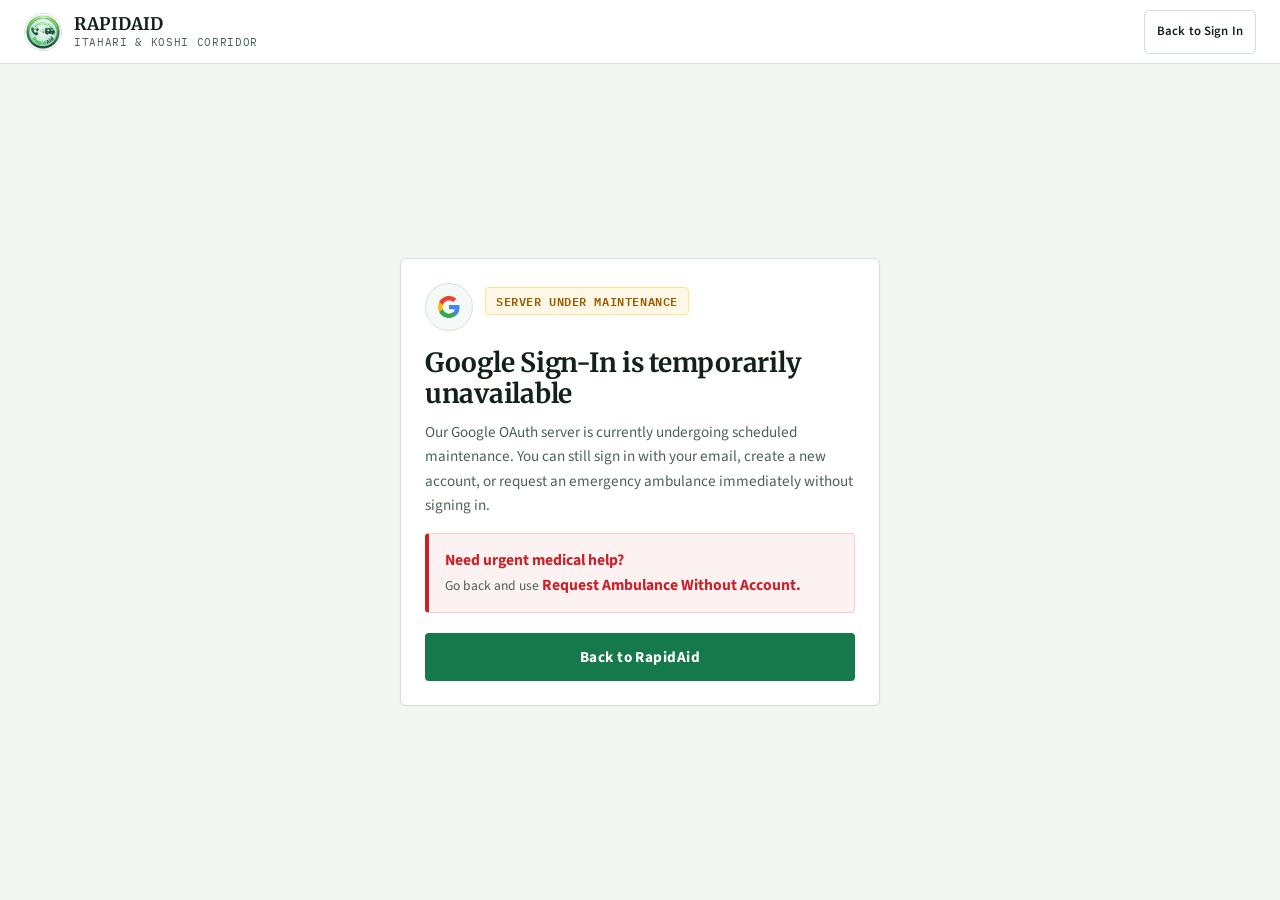
==== commit aac8412d: "removed a anchor tag" ====
--- a/frontend/google-maintenance.html
+++ b/frontend/google-maintenance.html
@@ -131,13 +131,13 @@
       <div class="emergency-callout" style="margin-bottom:0;">
         <div class="emergency-callout-copy">
           <strong>Need urgent medical help?</strong>
-          <span>Go back and use <strong>Request Ambulance Without Account</strong>, or call 102 directly.</span>
+          <span>Go back and use <strong>Request Ambulance Without Account.</strong></span>
         </div>
       </div>
 
       <div class="maint-actions">
         <a href="index.html" class="btn btn-primary btn-lg">Back to RapidAid</a>
-        <a href="tel:102" class="btn btn-danger btn-lg">Call 102</a>
+        
       </div>
     </section>
   </main>
